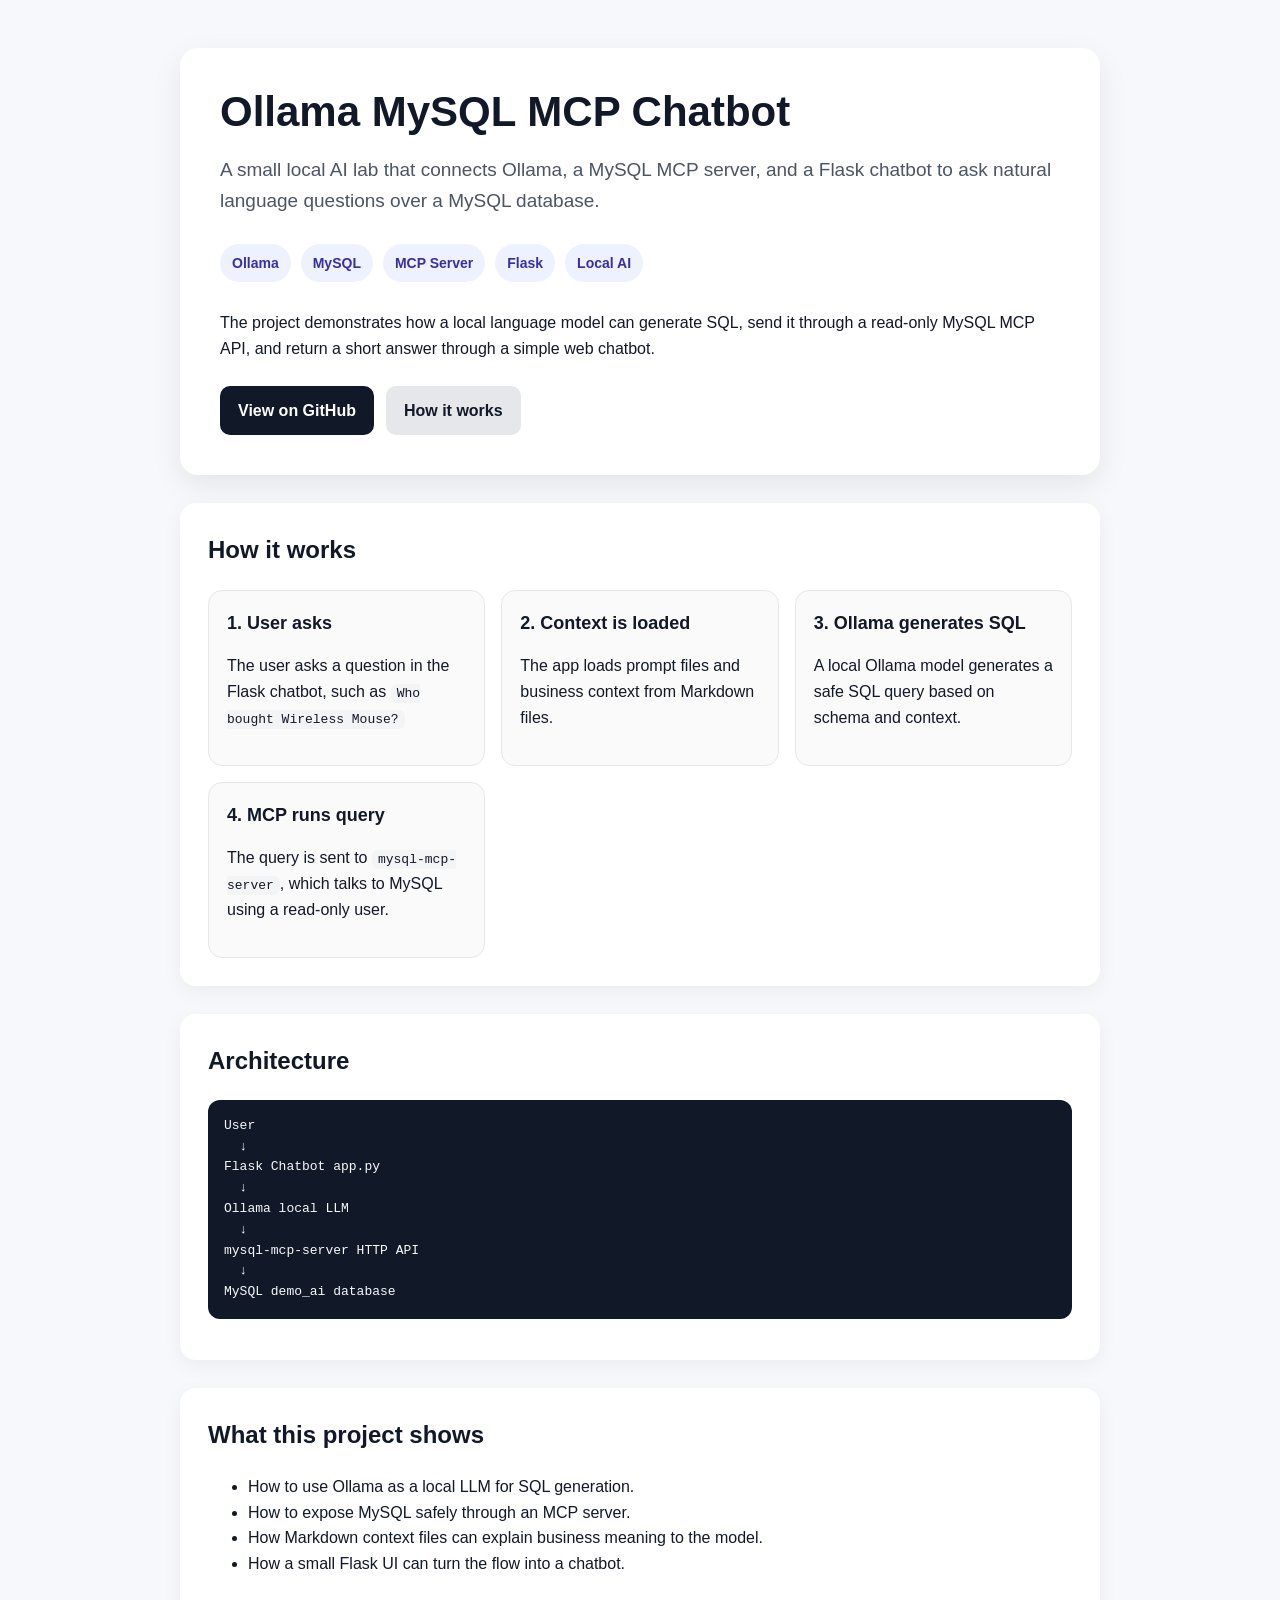
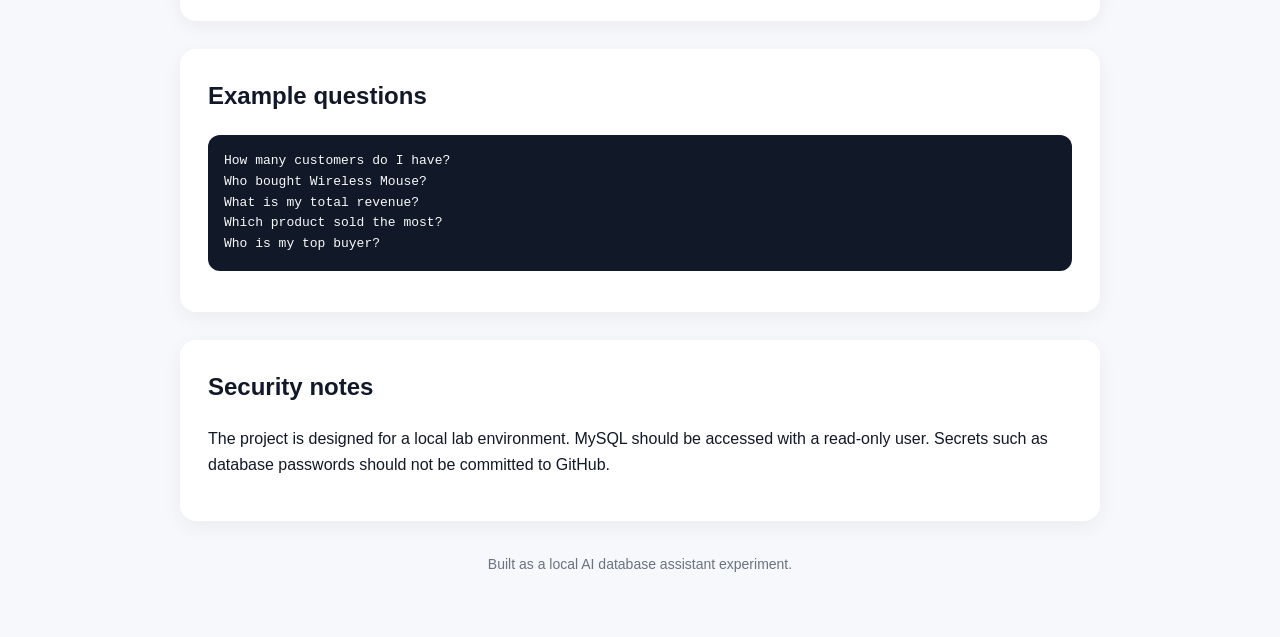
==== docs/index.html @ f6f9e4e4 "Add project landing page" ====
<!doctype html>
<html lang="en">
<head>
  <meta charset="utf-8" />
  <meta name="viewport" content="width=device-width, initial-scale=1" />
  <title>Ollama MySQL MCP Chatbot</title>
  <style>
    body {
      margin: 0;
      font-family: Arial, sans-serif;
      background: #f6f8fb;
      color: #111827;
      line-height: 1.6;
    }

    .container {
      max-width: 920px;
      margin: 0 auto;
      padding: 48px 20px;
    }

    .hero {
      background: white;
      border-radius: 18px;
      padding: 40px;
      box-shadow: 0 10px 30px rgba(0,0,0,0.08);
    }

    h1 {
      font-size: 42px;
      line-height: 1.15;
      margin: 0 0 16px;
    }

    .subtitle {
      font-size: 19px;
      color: #4b5563;
      margin-bottom: 28px;
    }

    .badges {
      display: flex;
      flex-wrap: wrap;
      gap: 10px;
      margin-bottom: 28px;
    }

    .badge {
      background: #eef2ff;
      color: #3730a3;
      padding: 8px 12px;
      border-radius: 999px;
      font-size: 14px;
      font-weight: 600;
    }

    .buttons {
      display: flex;
      gap: 12px;
      flex-wrap: wrap;
      margin-top: 24px;
    }

    .button {
      display: inline-block;
      text-decoration: none;
      background: #111827;
      color: white;
      padding: 12px 18px;
      border-radius: 10px;
      font-weight: 600;
    }

    .button.secondary {
      background: #e5e7eb;
      color: #111827;
    }

    .section {
      margin-top: 28px;
      background: white;
      border-radius: 16px;
      padding: 28px;
      box-shadow: 0 6px 20px rgba(0,0,0,0.05);
    }

    h2 {
      margin-top: 0;
      font-size: 24px;
    }

    .grid {
      display: grid;
      grid-template-columns: repeat(auto-fit, minmax(220px, 1fr));
      gap: 16px;
    }

    .card {
      border: 1px solid #e5e7eb;
      border-radius: 14px;
      padding: 18px;
      background: #fafafa;
    }

    .card h3 {
      margin: 0 0 8px;
      font-size: 18px;
    }

    code {
      background: #f3f4f6;
      padding: 2px 6px;
      border-radius: 6px;
    }

    pre {
      overflow-x: auto;
      background: #111827;
      color: #f9fafb;
      padding: 16px;
      border-radius: 12px;
    }

    .footer {
      color: #6b7280;
      text-align: center;
      margin-top: 32px;
      font-size: 14px;
    }
  </style>
</head>

<body>
  <main class="container">
    <section class="hero">
      <h1>Ollama MySQL MCP Chatbot</h1>
      <p class="subtitle">
        A small local AI lab that connects Ollama, a MySQL MCP server, and a Flask chatbot
        to ask natural language questions over a MySQL database.
      </p>

      <div class="badges">
        <span class="badge">Ollama</span>
        <span class="badge">MySQL</span>
        <span class="badge">MCP Server</span>
        <span class="badge">Flask</span>
        <span class="badge">Local AI</span>
      </div>

      <p>
        The project demonstrates how a local language model can generate SQL,
        send it through a read-only MySQL MCP API, and return a short answer through
        a simple web chatbot.
      </p>

      <div class="buttons">
        <a class="button" href="https://github.com/librhnylmz-web/ollama-mysql-api">View on GitHub</a>
        <a class="button secondary" href="#how-it-works">How it works</a>
      </div>
    </section>

    <section class="section" id="how-it-works">
      <h2>How it works</h2>
      <div class="grid">
        <div class="card">
          <h3>1. User asks</h3>
          <p>The user asks a question in the Flask chatbot, such as <code>Who bought Wireless Mouse?</code></p>
        </div>
        <div class="card">
          <h3>2. Context is loaded</h3>
          <p>The app loads prompt files and business context from Markdown files.</p>
        </div>
        <div class="card">
          <h3>3. Ollama generates SQL</h3>
          <p>A local Ollama model generates a safe SQL query based on schema and context.</p>
        </div>
        <div class="card">
          <h3>4. MCP runs query</h3>
          <p>The query is sent to <code>mysql-mcp-server</code>, which talks to MySQL using a read-only user.</p>
        </div>
      </div>
    </section>

    <section class="section">
      <h2>Architecture</h2>
      <pre>User
  ↓
Flask Chatbot app.py
  ↓
Ollama local LLM
  ↓
mysql-mcp-server HTTP API
  ↓
MySQL demo_ai database</pre>
    </section>

    <section class="section">
      <h2>What this project shows</h2>
      <ul>
        <li>How to use Ollama as a local LLM for SQL generation.</li>
        <li>How to expose MySQL safely through an MCP server.</li>
        <li>How Markdown context files can explain business meaning to the model.</li>
        <li>How a small Flask UI can turn the flow into a chatbot.</li>
      </ul>
    </section>

    <section class="section">
      <h2>Example questions</h2>
      <pre>How many customers do I have?
Who bought Wireless Mouse?
What is my total revenue?
Which product sold the most?
Who is my top buyer?</pre>
    </section>

    <section class="section">
      <h2>Security notes</h2>
      <p>
        The project is designed for a local lab environment. MySQL should be accessed with a
        read-only user. Secrets such as database passwords should not be committed to GitHub.
      </p>
    </section>

    <p class="footer">
      Built as a local AI database assistant experiment.
    </p>
  </main>
</body>
</html>
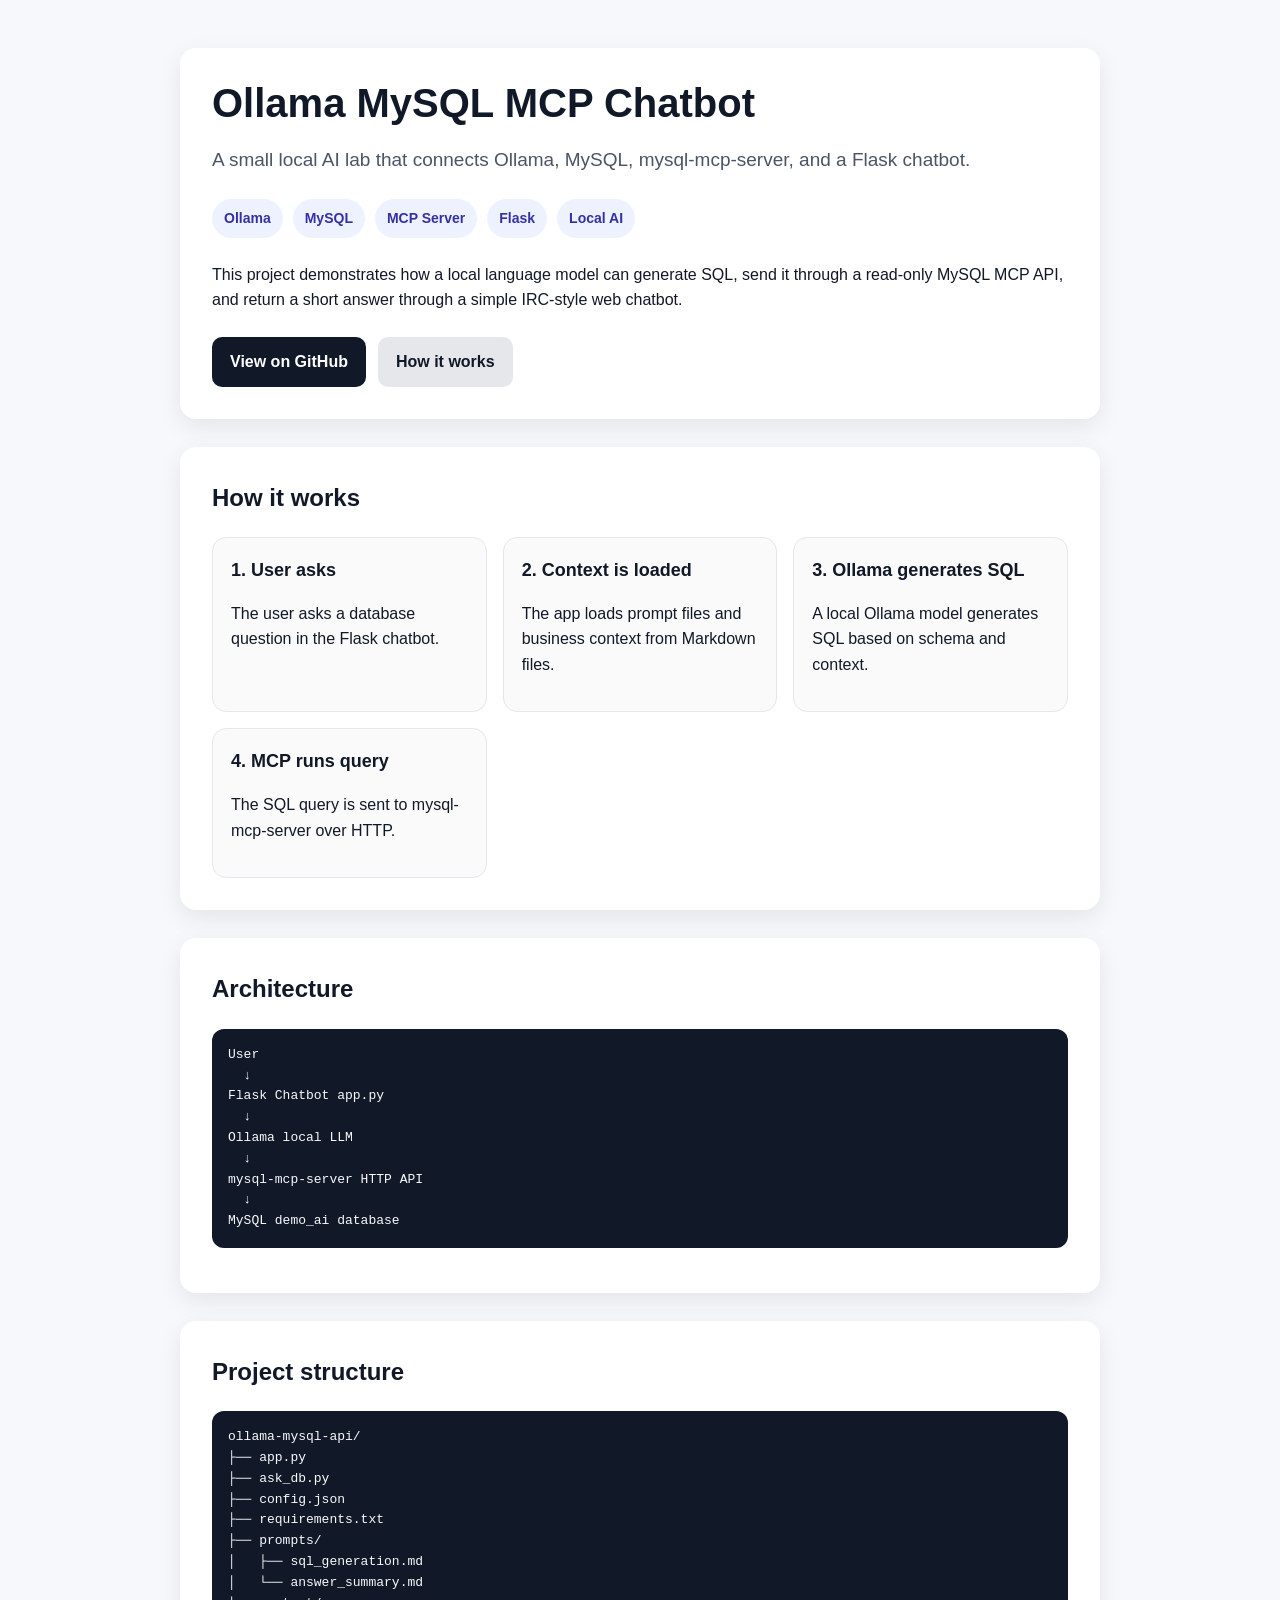
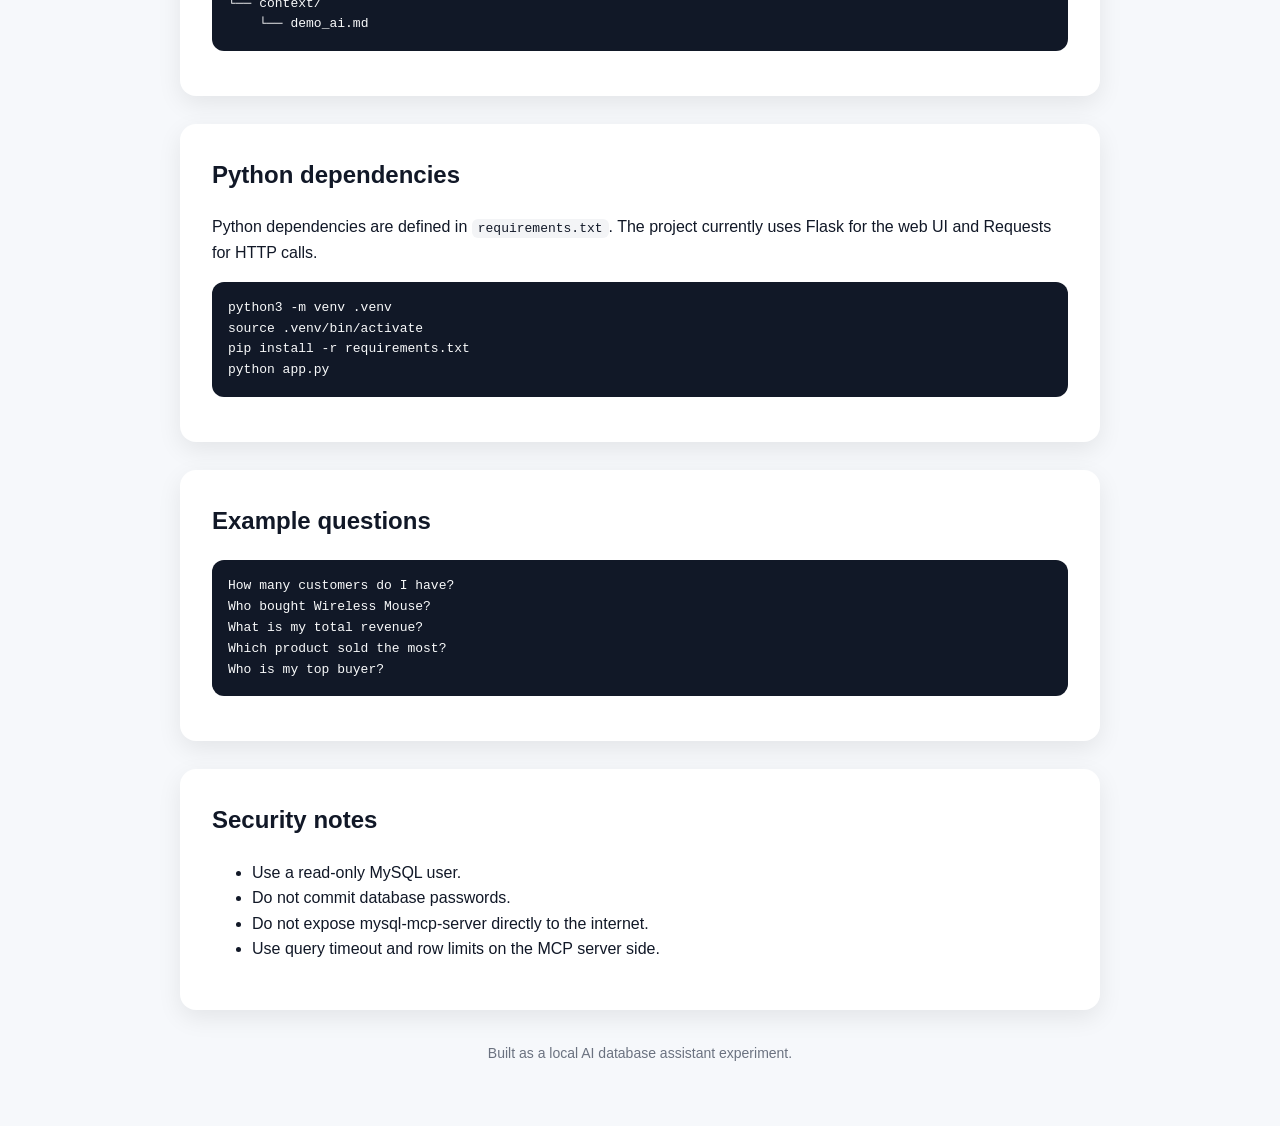
==== commit 3c6b3f50: "Improve chatbot UI, streaming, docs, and dependencies" ====
--- a/docs/index.html
+++ b/docs/index.html
@@ -1,9 +1,10 @@
 <!doctype html>
 <html lang="en">
 <head>
-  <meta charset="utf-8" />
-  <meta name="viewport" content="width=device-width, initial-scale=1" />
+  <meta charset="utf-8">
+  <meta name="viewport" content="width=device-width, initial-scale=1">
   <title>Ollama MySQL MCP Chatbot</title>
+
   <style>
     body {
       margin: 0;
@@ -19,30 +20,42 @@
       padding: 48px 20px;
     }
 
-    .hero {
-      background: white;
-      border-radius: 18px;
-      padding: 40px;
-      box-shadow: 0 10px 30px rgba(0,0,0,0.08);
+    .hero,
+    .section {
+      background: #ffffff;
+      border-radius: 16px;
+      padding: 32px;
+      box-shadow: 0 8px 24px rgba(0, 0, 0, 0.08);
+      margin-bottom: 28px;
     }
 
     h1 {
-      font-size: 42px;
+      font-size: 40px;
+      margin: 0 0 16px;
       line-height: 1.15;
-      margin: 0 0 16px;
+    }
+
+    h2 {
+      margin-top: 0;
+      font-size: 24px;
+    }
+
+    h3 {
+      margin: 0 0 8px;
+      font-size: 18px;
     }
 
     .subtitle {
       font-size: 19px;
       color: #4b5563;
-      margin-bottom: 28px;
+      margin-bottom: 24px;
     }
 
     .badges {
       display: flex;
       flex-wrap: wrap;
       gap: 10px;
-      margin-bottom: 28px;
+      margin: 24px 0;
     }
 
     .badge {
@@ -51,13 +64,13 @@
       padding: 8px 12px;
       border-radius: 999px;
       font-size: 14px;
-      font-weight: 600;
+      font-weight: bold;
     }
 
     .buttons {
       display: flex;
+      flex-wrap: wrap;
       gap: 12px;
-      flex-wrap: wrap;
       margin-top: 24px;
     }
 
@@ -65,28 +78,15 @@
       display: inline-block;
       text-decoration: none;
       background: #111827;
-      color: white;
+      color: #ffffff;
       padding: 12px 18px;
       border-radius: 10px;
-      font-weight: 600;
+      font-weight: bold;
     }
 
     .button.secondary {
       background: #e5e7eb;
       color: #111827;
-    }
-
-    .section {
-      margin-top: 28px;
-      background: white;
-      border-radius: 16px;
-      padding: 28px;
-      box-shadow: 0 6px 20px rgba(0,0,0,0.05);
-    }
-
-    h2 {
-      margin-top: 0;
-      font-size: 24px;
     }
 
     .grid {
@@ -102,11 +102,6 @@
       background: #fafafa;
     }
 
-    .card h3 {
-      margin: 0 0 8px;
-      font-size: 18px;
-    }
-
     code {
       background: #f3f4f6;
       padding: 2px 6px;
@@ -114,18 +109,19 @@
     }
 
     pre {
-      overflow-x: auto;
       background: #111827;
       color: #f9fafb;
       padding: 16px;
       border-radius: 12px;
+      overflow-x: auto;
+      white-space: pre-wrap;
     }
 
     .footer {
       color: #6b7280;
       text-align: center;
+      font-size: 14px;
       margin-top: 32px;
-      font-size: 14px;
     }
   </style>
 </head>
@@ -134,9 +130,9 @@
   <main class="container">
     <section class="hero">
       <h1>Ollama MySQL MCP Chatbot</h1>
+
       <p class="subtitle">
-        A small local AI lab that connects Ollama, a MySQL MCP server, and a Flask chatbot
-        to ask natural language questions over a MySQL database.
+        A small local AI lab that connects Ollama, MySQL, mysql-mcp-server, and a Flask chatbot.
       </p>
 
       <div class="badges">
@@ -148,41 +144,50 @@
       </div>
 
       <p>
-        The project demonstrates how a local language model can generate SQL,
+        This project demonstrates how a local language model can generate SQL,
         send it through a read-only MySQL MCP API, and return a short answer through
-        a simple web chatbot.
+        a simple IRC-style web chatbot.
       </p>
 
       <div class="buttons">
-        <a class="button" href="https://github.com/librhnylmz-web/ollama-mysql-api">View on GitHub</a>
-        <a class="button secondary" href="#how-it-works">How it works</a>
+        <a class="button" href="https://github.com/librhnylmz-web/ollama-mysql-api">
+          View on GitHub
+        </a>
+        <a class="button secondary" href="#how-it-works">
+          How it works
+        </a>
       </div>
     </section>
 
     <section class="section" id="how-it-works">
       <h2>How it works</h2>
+
       <div class="grid">
         <div class="card">
           <h3>1. User asks</h3>
-          <p>The user asks a question in the Flask chatbot, such as <code>Who bought Wireless Mouse?</code></p>
-        </div>
+          <p>The user asks a database question in the Flask chatbot.</p>
+        </div>
+
         <div class="card">
           <h3>2. Context is loaded</h3>
           <p>The app loads prompt files and business context from Markdown files.</p>
         </div>
+
         <div class="card">
           <h3>3. Ollama generates SQL</h3>
-          <p>A local Ollama model generates a safe SQL query based on schema and context.</p>
-        </div>
+          <p>A local Ollama model generates SQL based on schema and context.</p>
+        </div>
+
         <div class="card">
           <h3>4. MCP runs query</h3>
-          <p>The query is sent to <code>mysql-mcp-server</code>, which talks to MySQL using a read-only user.</p>
+          <p>The SQL query is sent to mysql-mcp-server over HTTP.</p>
         </div>
       </div>
     </section>
 
     <section class="section">
       <h2>Architecture</h2>
+
       <pre>User
   ↓
 Flask Chatbot app.py
@@ -195,17 +200,37 @@
     </section>
 
     <section class="section">
-      <h2>What this project shows</h2>
-      <ul>
-        <li>How to use Ollama as a local LLM for SQL generation.</li>
-        <li>How to expose MySQL safely through an MCP server.</li>
-        <li>How Markdown context files can explain business meaning to the model.</li>
-        <li>How a small Flask UI can turn the flow into a chatbot.</li>
-      </ul>
+      <h2>Project structure</h2>
+
+      <pre>ollama-mysql-api/
+├── app.py
+├── ask_db.py
+├── config.json
+├── requirements.txt
+├── prompts/
+│   ├── sql_generation.md
+│   └── answer_summary.md
+└── context/
+    └── demo_ai.md</pre>
+    </section>
+
+    <section class="section">
+      <h2>Python dependencies</h2>
+
+      <p>
+        Python dependencies are defined in <code>requirements.txt</code>.
+        The project currently uses Flask for the web UI and Requests for HTTP calls.
+      </p>
+
+      <pre>python3 -m venv .venv
+source .venv/bin/activate
+pip install -r requirements.txt
+python app.py</pre>
     </section>
 
     <section class="section">
       <h2>Example questions</h2>
+
       <pre>How many customers do I have?
 Who bought Wireless Mouse?
 What is my total revenue?
@@ -215,10 +240,13 @@
 
     <section class="section">
       <h2>Security notes</h2>
-      <p>
-        The project is designed for a local lab environment. MySQL should be accessed with a
-        read-only user. Secrets such as database passwords should not be committed to GitHub.
-      </p>
+
+      <ul>
+        <li>Use a read-only MySQL user.</li>
+        <li>Do not commit database passwords.</li>
+        <li>Do not expose mysql-mcp-server directly to the internet.</li>
+        <li>Use query timeout and row limits on the MCP server side.</li>
+      </ul>
     </section>
 
     <p class="footer">
@@ -226,4 +254,4 @@
     </p>
   </main>
 </body>
-</html>
+</html>
